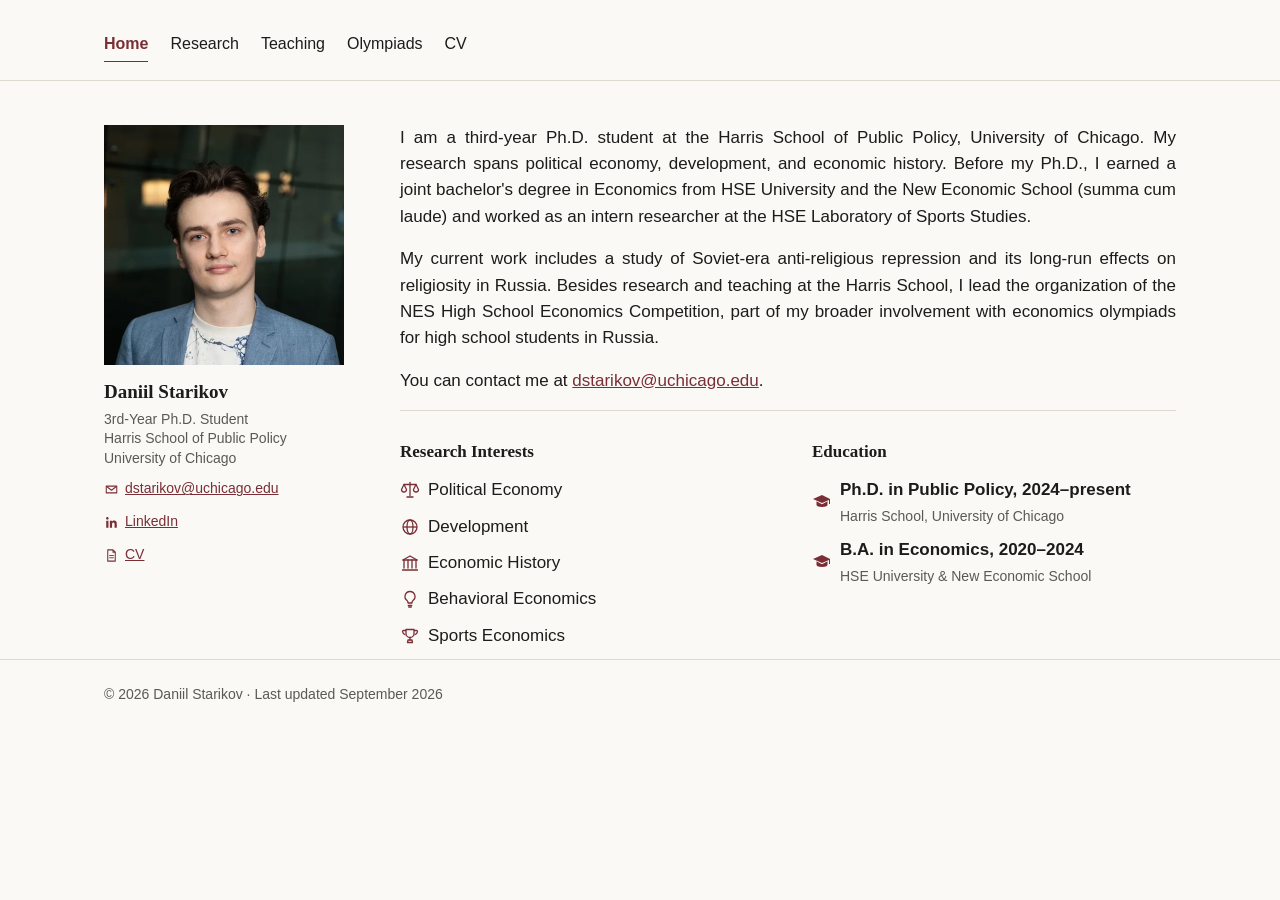
==== index.html @ 8132644c "Initial commit: personal academic website" ====
<!DOCTYPE html>
<html lang="en">
<head>
<meta charset="UTF-8">
<meta name="viewport" content="width=device-width, initial-scale=1">
<title>Daniil Starikov — Ph.D. Student, Harris School of Public Policy</title>
<meta name="description" content="Daniil Starikov is a Ph.D. student at the Harris School of Public Policy, University of Chicago, working on political economy, development, and economic history.">
<link rel="stylesheet" href="style.css">

<!--
  GOOGLE ANALYTICS
  1. Create a free GA4 property at analytics.google.com and copy your
     Measurement ID (looks like G-XXXXXXXXXX).
  2. Uncomment the two <script> tags below and replace G-XXXXXXXXXX.
  3. Repeat this same block, unchanged, in the <head> of every page
     (index.html, research.html, teaching.html, olympiads.html).

  <script async src="https://www.googletagmanager.com/gtag/js?id=G-XXXXXXXXXX"></script>
  <script>
    window.dataLayer = window.dataLayer || [];
    function gtag(){dataLayer.push(arguments);}
    gtag('js', new Date());
    gtag('config', 'G-XXXXXXXXXX');
  </script>
-->
</head>
<body>

<header class="site-header">
  <div class="wrap">
    <nav class="site-nav">
      <a href="index.html" class="active">Home</a>
      <a href="research.html">Research</a>
      <a href="teaching.html">Teaching</a>
      <a href="olympiads.html">Olympiads</a>
      <a href="cv.pdf">CV</a>
    </nav>
  </div>
</header>

<main class="wrap layout home-page">
  <aside class="sidebar">
    <img src="photo.webp" alt="Daniil Starikov" class="avatar">
    <h1 class="sidebar-name">Daniil Starikov</h1>
    <p class="sidebar-role">3rd-Year Ph.D. Student<br>Harris School of Public Policy<br>University of Chicago</p>
    <ul class="sidebar-links">
      <li><a href="mailto:dstarikov@uchicago.edu"><svg class="icon" viewBox="0 0 20 20" fill="none" aria-hidden="true"><path d="M3 5.5h14v9H3z" stroke="currentColor" stroke-width="1.4" stroke-linejoin="round"/><path d="M3.5 6l6.5 5 6.5-5" stroke="currentColor" stroke-width="1.4" stroke-linecap="round" stroke-linejoin="round"/></svg>dstarikov@uchicago.edu</a></li>
      <li><a href="https://www.linkedin.com/in/dstarikov/"><svg class="icon" viewBox="0 0 24 24" fill="currentColor" aria-hidden="true"><path d="M20.447 20.452h-3.554v-5.569c0-1.328-.027-3.037-1.852-3.037-1.853 0-2.136 1.445-2.136 2.939v5.667H9.351V9h3.414v1.561h.046c.477-.9 1.637-1.85 3.37-1.85 3.601 0 4.267 2.37 4.267 5.455v6.286zM5.337 7.433c-1.144 0-2.063-.926-2.063-2.065 0-1.138.92-2.063 2.063-2.063 1.14 0 2.064.925 2.064 2.063 0 1.139-.925 2.065-2.064 2.065zm1.782 13.019H3.555V9h3.564v11.452z"/></svg>LinkedIn</a></li>
      <li><a href="cv.pdf"><svg class="icon" viewBox="0 0 20 20" fill="none" aria-hidden="true"><path d="M5 2.5h7l3 3v12H5z" stroke="currentColor" stroke-width="1.4" stroke-linejoin="round"/><path d="M12 2.5v3h3" stroke="currentColor" stroke-width="1.4" stroke-linejoin="round"/><path d="M7.5 10h5M7.5 13h5" stroke="currentColor" stroke-width="1.2" stroke-linecap="round"/></svg>CV</a></li>
    </ul>
  </aside>

  <div class="content">
    <p>
      I am a third-year Ph.D. student at the Harris School of Public Policy,
      University of Chicago. My research spans political economy, development,
      and economic history. Before my Ph.D., I earned a joint bachelor's degree
      in Economics from HSE University and the New Economic School (summa cum
      laude) and worked as an intern researcher at the HSE Laboratory of
      Sports Studies.
    </p>

    <p>
      My current work includes a study of Soviet-era anti-religious repression
      and its long-run effects on religiosity in Russia. Besides research and
      teaching at the Harris School, I lead the organization of the NES High
      School Economics Competition, part of my broader involvement with
      economics olympiads for high school students in Russia.
    </p>

    <p>
      You can contact me at
      <a href="mailto:dstarikov@uchicago.edu">dstarikov@uchicago.edu</a>.
    </p>

    <div class="two-col">
      <div>
        <h3 class="subheading">Research Interests</h3>
        <ul class="icon-list">
          <li><svg class="icon" viewBox="0 0 20 20" fill="none" stroke="currentColor" stroke-width="1.3" aria-hidden="true"><path d="M10 2.5v13" stroke-linecap="round"/><path d="M4 4.5h12" stroke-linecap="round"/><path d="M4 4.5L1.5 9.5a2.5 2.5 0 0 0 5 0L4 4.5z" stroke-linejoin="round"/><path d="M16 4.5l-2.5 5a2.5 2.5 0 0 0 5 0L16 4.5z" stroke-linejoin="round"/><path d="M7 17h6" stroke-linecap="round"/></svg>Political Economy</li>
          <li><svg class="icon" viewBox="0 0 20 20" fill="none" stroke="currentColor" stroke-width="1.3" aria-hidden="true"><circle cx="10" cy="10" r="7"/><ellipse cx="10" cy="10" rx="3" ry="7"/><path d="M3 10h14"/></svg>Development</li>
          <li><svg class="icon" viewBox="0 0 20 20" fill="none" stroke="currentColor" stroke-width="1.3" aria-hidden="true"><path d="M3 7l7-4 7 4" stroke-linejoin="round" stroke-linecap="round"/><path d="M4 7v8M8 7v8M12 7v8M16 7v8" stroke-linecap="round"/><path d="M2.5 17h15" stroke-linecap="round"/><path d="M3 7h14" stroke-linecap="round"/></svg>Economic History</li>
          <li><svg class="icon" viewBox="0 0 20 20" fill="none" stroke="currentColor" stroke-width="1.3" aria-hidden="true"><path d="M10 2.5a5 5 0 0 0-3 9c.6.5 1 1.2 1 2v.5h4V13.5c0-.8.4-1.5 1-2a5 5 0 0 0-3-9z" stroke-linejoin="round"/><path d="M8.3 16.5h3.4" stroke-linecap="round"/><path d="M8.7 18h2.6" stroke-linecap="round"/></svg>Behavioral Economics</li>
          <li><svg class="icon" viewBox="0 0 20 20" fill="none" stroke="currentColor" stroke-width="1.3" aria-hidden="true"><path d="M6 3.5h8v4a4 4 0 0 1-8 0v-4z" stroke-linejoin="round"/><path d="M6 4.5H3.5a1 1 0 0 0-1 1.2c.3 1.6 1.4 2.8 3 3.1M14 4.5h2.5a1 1 0 0 1 1 1.2c-.3 1.6-1.4 2.8-3 3.1" stroke-linejoin="round"/><path d="M10 11.5v2.5" stroke-linecap="round"/><path d="M8 14h4l.5 2.5h-5L8 14z" stroke-linejoin="round"/></svg>Sports Economics</li>
        </ul>
      </div>
      <div>
        <h3 class="subheading">Education</h3>
        <ul class="icon-list edu-list">
          <li>
            <svg class="icon" viewBox="0 0 20 20" fill="currentColor" aria-hidden="true"><path d="M10 3L1 7l9 4 7-3.1V12h1V7z"/><path d="M4.5 9.2V13c0 1.1 2.5 2 5.5 2s5.5-.9 5.5-2V9.2L10 12.2z"/></svg>
            <div><p class="edu-course">Ph.D. in Public Policy, 2024–present</p><p class="edu-institution">Harris School, University of Chicago</p></div>
          </li>
          <li>
            <svg class="icon" viewBox="0 0 20 20" fill="currentColor" aria-hidden="true"><path d="M10 3L1 7l9 4 7-3.1V12h1V7z"/><path d="M4.5 9.2V13c0 1.1 2.5 2 5.5 2s5.5-.9 5.5-2V9.2L10 12.2z"/></svg>
            <div><p class="edu-course">B.A. in Economics, 2020–2024</p><p class="edu-institution">HSE University &amp; New Economic School</p></div>
          </li>
        </ul>
      </div>
    </div>
  </div>
</main>

<footer class="site-footer">
  <div class="wrap">
    © 2026 Daniil Starikov · Last updated September 2026
  </div>
</footer>

</body>
</html>
---- style.css ----
:root {
  --bg: #faf9f6;
  --text: #1c1c1a;
  --text-secondary: #5a5a54;
  --accent: #7a2e35;
  --rule: #ddd9cf;
  --serif: ui-serif, "Iowan Old Style", "Palatino Linotype", Palatino, Georgia, serif;
  --sans: -apple-system, BlinkMacSystemFont, "Segoe UI", Roboto, "Helvetica Neue", Arial, sans-serif;
}

* { box-sizing: border-box; }

html { -webkit-text-size-adjust: 100%; }

body {
  margin: 0;
  background: var(--bg);
  color: var(--text);
  font-family: var(--sans);
  font-size: 17px;
  line-height: 1.55;
  -webkit-font-smoothing: antialiased;
}

.wrap {
  max-width: 1120px;
  margin: 0 auto;
  padding: 0 24px;
}

main.layout {
  display: flex;
  gap: 56px;
  align-items: flex-start;
}

.sidebar {
  flex: 0 0 240px;
  position: sticky;
  top: 105px;
}

.sidebar .avatar {
  display: block;
  width: 100%;
  height: auto;
  border-radius: 0;
  margin-bottom: 16px;
}

.sidebar-name {
  font-family: var(--serif);
  font-size: 19px;
  font-weight: 600;
  line-height: 1.2;
  margin: 0 0 6px;
}

.sidebar-role {
  font-size: 14px;
  color: var(--text-secondary);
  line-height: 1.4;
  margin: 0 0 10px;
}

.sidebar-links {
  list-style: none;
  padding: 0;
  margin: 0;
  font-size: 14px;
}

.sidebar-links li {
  margin-bottom: 8px;
}

.sidebar-links a {
  display: inline-flex;
  align-items: center;
  gap: 6px;
}

.sidebar-links .icon {
  width: 15px;
  height: 15px;
  flex-shrink: 0;
}

.content {
  flex: 1;
  min-width: 0;
}

@media (max-width: 700px) {
  main.layout {
    flex-direction: column;
    align-items: stretch;
    gap: 28px;
  }

  .sidebar {
    display: none;
  }

  .home-page .sidebar {
    display: block;
    flex: none;
    position: static;
    width: 100%;
    max-width: 240px;
    margin: 0 auto;
    text-align: center;
  }

  .sidebar-links {
    display: flex;
    justify-content: center;
    gap: 16px;
  }

  .sidebar-links li {
    margin-bottom: 0;
  }
}

header.site-header {
  position: sticky;
  top: 0;
  z-index: 10;
  background: var(--bg);
  border-bottom: 1px solid var(--rule);
  padding: 28px 0 18px;
  margin-bottom: 44px;
}

header.site-header .wrap {
  display: flex;
  flex-wrap: wrap;
  align-items: baseline;
  justify-content: space-between;
  gap: 10px 24px;
}

nav.site-nav {
  display: flex;
  gap: 22px;
}

nav.site-nav a {
  color: var(--text);
  text-decoration: none;
  font-size: 16px;
  padding: 4px 0;
}

nav.site-nav a:hover,
nav.site-nav a.active {
  color: var(--accent);
}

nav.site-nav a.active {
  font-weight: 600;
  border-bottom: 1.5px solid var(--accent);
}

main {
  padding-bottom: 64px;
}

h1 {
  font-family: var(--serif);
  font-size: 34px;
  font-weight: 600;
  line-height: 1.2;
  margin: 0 0 6px;
}

h2 {
  font-family: var(--serif);
  font-size: 22px;
  font-weight: 600;
  margin: 44px 0 4px;
  padding-top: 20px;
  border-top: 1px solid var(--rule);
}

h2:first-of-type { border-top: none; padding-top: 0; }

h1 + h2 { margin-top: 20px; }

h1 + p { margin-top: 20px; }

p { margin: 0 0 16px; }

.content p,
.pub-abstract {
  text-align: justify;
  hyphens: auto;
}

a { color: var(--accent); }

a:hover { text-decoration-thickness: 1.5px; }

/* Bibliography-style entries: hanging indent, like a reference list */
.pub-list {
  list-style: none;
  padding: 0;
  margin: 0;
}

.pub-list li {
  padding-left: 1.6em;
  text-indent: -1.6em;
  margin-bottom: 22px;
}

.pub-title {
  font-weight: 600;
}

.pub-meta {
  display: block;
  padding-left: 1.6em;
  text-indent: 0;
  color: var(--text-secondary);
  font-size: 15px;
  margin-top: 2px;
}

.pub-abstract {
  display: block;
  padding-left: 1.6em;
  text-indent: 0;
  margin-top: 6px;
}

.status {
  font-size: 14px;
  color: var(--text-secondary);
  font-style: italic;
}

.entry-list {
  list-style: none;
  padding: 0 0 0 20px;
  margin: 0;
}

.entry-list li {
  margin-bottom: 18px;
}

.entry-title {
  font-weight: 600;
  display: block;
}

.entry-meta {
  color: var(--text-secondary);
  font-size: 15px;
}

.two-col {
  display: flex;
  flex-wrap: wrap;
  gap: 48px;
  margin-top: 12px;
  padding-top: 28px;
  border-top: 1px solid var(--rule);
}

.two-col > div {
  flex: 1;
  min-width: 220px;
}

.subheading {
  font-family: var(--serif);
  font-size: 17px;
  font-weight: 600;
  margin: 0 0 12px;
}

.group-label {
  text-transform: uppercase;
  letter-spacing: 0.06em;
  font-size: 13px;
  font-weight: 600;
  color: var(--text-secondary);
  margin: 28px 0 10px;
}

h2 + .group-label {
  margin-top: 8px;
}

.icon-list {
  list-style: none;
  padding: 0;
  margin: 0;
}

.icon-list li {
  display: flex;
  align-items: center;
  gap: 8px;
  margin-bottom: 10px;
}

.icon-list .icon {
  width: 20px;
  height: 20px;
  flex-shrink: 0;
  color: var(--accent);
}

.edu-course {
  margin: 0;
  font-weight: 600;
}

.edu-institution {
  margin: 2px 0 0;
  color: var(--text-secondary);
  font-size: 14px;
}

.placeholder {
  background: #fff8e6;
  border: 1px solid #eadfb8;
  padding: 2px 6px;
  border-radius: 3px;
  font-size: 0.92em;
}

footer.site-footer {
  border-top: 1px solid var(--rule);
  padding: 24px 0 48px;
  color: var(--text-secondary);
  font-size: 14px;
}

footer.site-footer a { color: var(--text-secondary); }

@media (max-width: 480px) {
  h1 { font-size: 28px; }
  nav.site-nav { gap: 14px; }
  body { font-size: 16px; }
  .two-col { gap: 24px; }
}
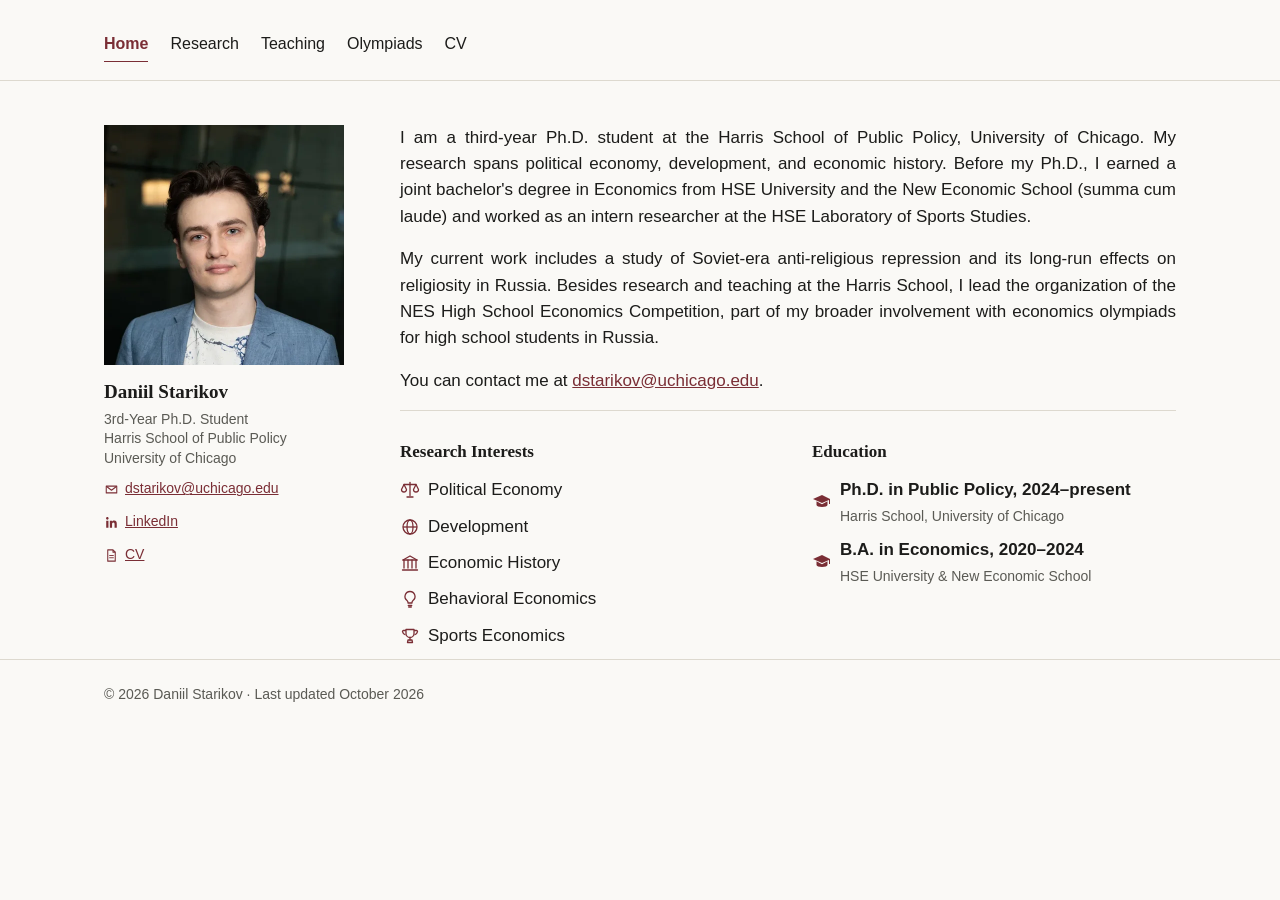
==== commit fd59e628: "Update Soviet repression abstract; bump last-updated date to October 2026 Co-Authored-By: Claude Son" ====
--- a/index.html
+++ b/index.html
@@ -5,24 +5,18 @@
 <meta name="viewport" content="width=device-width, initial-scale=1">
 <title>Daniil Starikov — Ph.D. Student, Harris School of Public Policy</title>
 <meta name="description" content="Daniil Starikov is a Ph.D. student at the Harris School of Public Policy, University of Chicago, working on political economy, development, and economic history.">
-<link rel="stylesheet" href="style.css">
+<link rel="icon" type="image/svg+xml" href="assets/icons/favicon.svg">
+<link rel="icon" type="image/png" href="assets/icons/favicon.png">
+<link rel="apple-touch-icon" href="assets/icons/apple-touch-icon.png">
+<link rel="stylesheet" href="assets/css/style.css">
 
-<!--
-  GOOGLE ANALYTICS
-  1. Create a free GA4 property at analytics.google.com and copy your
-     Measurement ID (looks like G-XXXXXXXXXX).
-  2. Uncomment the two <script> tags below and replace G-XXXXXXXXXX.
-  3. Repeat this same block, unchanged, in the <head> of every page
-     (index.html, research.html, teaching.html, olympiads.html).
-
-  <script async src="https://www.googletagmanager.com/gtag/js?id=G-XXXXXXXXXX"></script>
-  <script>
-    window.dataLayer = window.dataLayer || [];
-    function gtag(){dataLayer.push(arguments);}
-    gtag('js', new Date());
-    gtag('config', 'G-XXXXXXXXXX');
-  </script>
--->
+<script async src="https://www.googletagmanager.com/gtag/js?id=G-F8ZYG67HVC"></script>
+<script>
+  window.dataLayer = window.dataLayer || [];
+  function gtag(){dataLayer.push(arguments);}
+  gtag('js', new Date());
+  gtag('config', 'G-F8ZYG67HVC');
+</script>
 </head>
 <body>
 
@@ -33,20 +27,20 @@
       <a href="research.html">Research</a>
       <a href="teaching.html">Teaching</a>
       <a href="olympiads.html">Olympiads</a>
-      <a href="cv.pdf">CV</a>
+      <a href="assets/pdfs/cv.pdf">CV</a>
     </nav>
   </div>
 </header>
 
 <main class="wrap layout home-page">
   <aside class="sidebar">
-    <img src="photo.webp" alt="Daniil Starikov" class="avatar">
+    <img src="assets/images/photo.webp" alt="Daniil Starikov" class="avatar">
     <h1 class="sidebar-name">Daniil Starikov</h1>
     <p class="sidebar-role">3rd-Year Ph.D. Student<br>Harris School of Public Policy<br>University of Chicago</p>
     <ul class="sidebar-links">
       <li><a href="mailto:dstarikov@uchicago.edu"><svg class="icon" viewBox="0 0 20 20" fill="none" aria-hidden="true"><path d="M3 5.5h14v9H3z" stroke="currentColor" stroke-width="1.4" stroke-linejoin="round"/><path d="M3.5 6l6.5 5 6.5-5" stroke="currentColor" stroke-width="1.4" stroke-linecap="round" stroke-linejoin="round"/></svg>dstarikov@uchicago.edu</a></li>
       <li><a href="https://www.linkedin.com/in/dstarikov/"><svg class="icon" viewBox="0 0 24 24" fill="currentColor" aria-hidden="true"><path d="M20.447 20.452h-3.554v-5.569c0-1.328-.027-3.037-1.852-3.037-1.853 0-2.136 1.445-2.136 2.939v5.667H9.351V9h3.414v1.561h.046c.477-.9 1.637-1.85 3.37-1.85 3.601 0 4.267 2.37 4.267 5.455v6.286zM5.337 7.433c-1.144 0-2.063-.926-2.063-2.065 0-1.138.92-2.063 2.063-2.063 1.14 0 2.064.925 2.064 2.063 0 1.139-.925 2.065-2.064 2.065zm1.782 13.019H3.555V9h3.564v11.452z"/></svg>LinkedIn</a></li>
-      <li><a href="cv.pdf"><svg class="icon" viewBox="0 0 20 20" fill="none" aria-hidden="true"><path d="M5 2.5h7l3 3v12H5z" stroke="currentColor" stroke-width="1.4" stroke-linejoin="round"/><path d="M12 2.5v3h3" stroke="currentColor" stroke-width="1.4" stroke-linejoin="round"/><path d="M7.5 10h5M7.5 13h5" stroke="currentColor" stroke-width="1.2" stroke-linecap="round"/></svg>CV</a></li>
+      <li><a href="assets/pdfs/cv.pdf"><svg class="icon" viewBox="0 0 20 20" fill="none" aria-hidden="true"><path d="M5 2.5h7l3 3v12H5z" stroke="currentColor" stroke-width="1.4" stroke-linejoin="round"/><path d="M12 2.5v3h3" stroke="currentColor" stroke-width="1.4" stroke-linejoin="round"/><path d="M7.5 10h5M7.5 13h5" stroke="currentColor" stroke-width="1.2" stroke-linecap="round"/></svg>CV</a></li>
     </ul>
   </aside>
 
@@ -103,7 +97,7 @@
 
 <footer class="site-footer">
   <div class="wrap">
-    © 2026 Daniil Starikov · Last updated September 2026
+    © 2026 Daniil Starikov · Last updated October 2026
   </div>
 </footer>
 
--- a/assets/css/style.css
+++ b/assets/css/style.css
@@ -0,0 +1,351 @@
+:root {
+  --bg: #faf9f6;
+  --text: #1c1c1a;
+  --text-secondary: #5a5a54;
+  --accent: #7a2e35;
+  --rule: #ddd9cf;
+  --serif: ui-serif, "Iowan Old Style", "Palatino Linotype", Palatino, Georgia, serif;
+  --sans: -apple-system, BlinkMacSystemFont, "Segoe UI", Roboto, "Helvetica Neue", Arial, sans-serif;
+}
+
+* { box-sizing: border-box; }
+
+html { -webkit-text-size-adjust: 100%; }
+
+body {
+  margin: 0;
+  background: var(--bg);
+  color: var(--text);
+  font-family: var(--sans);
+  font-size: 17px;
+  line-height: 1.55;
+  -webkit-font-smoothing: antialiased;
+}
+
+.wrap {
+  max-width: 1120px;
+  margin: 0 auto;
+  padding: 0 24px;
+}
+
+main.layout {
+  display: flex;
+  gap: 56px;
+  align-items: flex-start;
+}
+
+.sidebar {
+  flex: 0 0 240px;
+  position: sticky;
+  top: 105px;
+}
+
+.sidebar .avatar {
+  display: block;
+  width: 100%;
+  height: auto;
+  border-radius: 0;
+  margin-bottom: 16px;
+}
+
+.sidebar-name {
+  font-family: var(--serif);
+  font-size: 19px;
+  font-weight: 600;
+  line-height: 1.2;
+  margin: 0 0 6px;
+}
+
+.sidebar-role {
+  font-size: 14px;
+  color: var(--text-secondary);
+  line-height: 1.4;
+  margin: 0 0 10px;
+}
+
+.sidebar-links {
+  list-style: none;
+  padding: 0;
+  margin: 0;
+  font-size: 14px;
+}
+
+.sidebar-links li {
+  margin-bottom: 8px;
+}
+
+.sidebar-links a {
+  display: inline-flex;
+  align-items: center;
+  gap: 6px;
+}
+
+.sidebar-links .icon {
+  width: 15px;
+  height: 15px;
+  flex-shrink: 0;
+}
+
+.content {
+  flex: 1;
+  min-width: 0;
+}
+
+@media (max-width: 700px) {
+  main.layout {
+    flex-direction: column;
+    align-items: stretch;
+    gap: 28px;
+  }
+
+  .sidebar {
+    display: none;
+  }
+
+  .home-page .sidebar {
+    display: block;
+    flex: none;
+    position: static;
+    width: 100%;
+    max-width: 240px;
+    margin: 0 auto;
+    text-align: center;
+  }
+
+  .sidebar-links {
+    display: flex;
+    justify-content: center;
+    gap: 16px;
+  }
+
+  .sidebar-links li {
+    margin-bottom: 0;
+  }
+}
+
+header.site-header {
+  position: sticky;
+  top: 0;
+  z-index: 10;
+  background: var(--bg);
+  border-bottom: 1px solid var(--rule);
+  padding: 28px 0 18px;
+  margin-bottom: 44px;
+}
+
+header.site-header .wrap {
+  display: flex;
+  flex-wrap: wrap;
+  align-items: baseline;
+  justify-content: space-between;
+  gap: 10px 24px;
+}
+
+nav.site-nav {
+  display: flex;
+  gap: 22px;
+}
+
+nav.site-nav a {
+  color: var(--text);
+  text-decoration: none;
+  font-size: 16px;
+  padding: 4px 0;
+}
+
+nav.site-nav a:hover,
+nav.site-nav a.active {
+  color: var(--accent);
+}
+
+nav.site-nav a.active {
+  font-weight: 600;
+  border-bottom: 1.5px solid var(--accent);
+}
+
+main {
+  padding-bottom: 64px;
+}
+
+h1 {
+  font-family: var(--serif);
+  font-size: 34px;
+  font-weight: 600;
+  line-height: 1.2;
+  margin: 0 0 6px;
+}
+
+h2 {
+  font-family: var(--serif);
+  font-size: 22px;
+  font-weight: 600;
+  margin: 44px 0 4px;
+  padding-top: 20px;
+  border-top: 1px solid var(--rule);
+}
+
+h2:first-of-type { border-top: none; padding-top: 0; }
+
+h1 + h2 { margin-top: 20px; }
+
+h1 + p { margin-top: 20px; }
+
+p { margin: 0 0 16px; }
+
+.content p,
+.pub-abstract {
+  text-align: justify;
+  hyphens: auto;
+}
+
+a { color: var(--accent); }
+
+a:hover { text-decoration-thickness: 1.5px; }
+
+/* Bibliography-style entries: hanging indent, like a reference list */
+.pub-list {
+  list-style: none;
+  padding: 0;
+  margin: 0;
+}
+
+.pub-list li {
+  padding-left: 1.6em;
+  text-indent: -1.6em;
+  margin-bottom: 22px;
+}
+
+.pub-title {
+  font-weight: 600;
+}
+
+.pub-meta {
+  display: block;
+  padding-left: 1.6em;
+  text-indent: 0;
+  color: var(--text-secondary);
+  font-size: 15px;
+  margin-top: 2px;
+}
+
+.pub-abstract {
+  display: block;
+  padding-left: 1.6em;
+  text-indent: 0;
+  margin-top: 6px;
+}
+
+.status {
+  font-size: 14px;
+  color: var(--text-secondary);
+  font-style: italic;
+}
+
+.entry-list {
+  list-style: none;
+  padding: 0 0 0 20px;
+  margin: 0;
+}
+
+.entry-list li {
+  margin-bottom: 18px;
+}
+
+.entry-title {
+  font-weight: 600;
+  display: block;
+}
+
+.entry-meta {
+  color: var(--text-secondary);
+  font-size: 15px;
+}
+
+.two-col {
+  display: flex;
+  flex-wrap: wrap;
+  gap: 48px;
+  margin-top: 12px;
+  padding-top: 28px;
+  border-top: 1px solid var(--rule);
+}
+
+.two-col > div {
+  flex: 1;
+  min-width: 220px;
+}
+
+.subheading {
+  font-family: var(--serif);
+  font-size: 17px;
+  font-weight: 600;
+  margin: 0 0 12px;
+}
+
+.group-label {
+  text-transform: uppercase;
+  letter-spacing: 0.06em;
+  font-size: 13px;
+  font-weight: 600;
+  color: var(--text-secondary);
+  margin: 28px 0 10px;
+}
+
+h2 + .group-label {
+  margin-top: 8px;
+}
+
+.icon-list {
+  list-style: none;
+  padding: 0;
+  margin: 0;
+}
+
+.icon-list li {
+  display: flex;
+  align-items: center;
+  gap: 8px;
+  margin-bottom: 10px;
+}
+
+.icon-list .icon {
+  width: 20px;
+  height: 20px;
+  flex-shrink: 0;
+  color: var(--accent);
+}
+
+.edu-course {
+  margin: 0;
+  font-weight: 600;
+}
+
+.edu-institution {
+  margin: 2px 0 0;
+  color: var(--text-secondary);
+  font-size: 14px;
+}
+
+.placeholder {
+  background: #fff8e6;
+  border: 1px solid #eadfb8;
+  padding: 2px 6px;
+  border-radius: 3px;
+  font-size: 0.92em;
+}
+
+footer.site-footer {
+  border-top: 1px solid var(--rule);
+  padding: 24px 0 48px;
+  color: var(--text-secondary);
+  font-size: 14px;
+}
+
+footer.site-footer a { color: var(--text-secondary); }
+
+@media (max-width: 480px) {
+  h1 { font-size: 28px; }
+  nav.site-nav { gap: 14px; }
+  body { font-size: 16px; }
+  .two-col { gap: 24px; }
+}
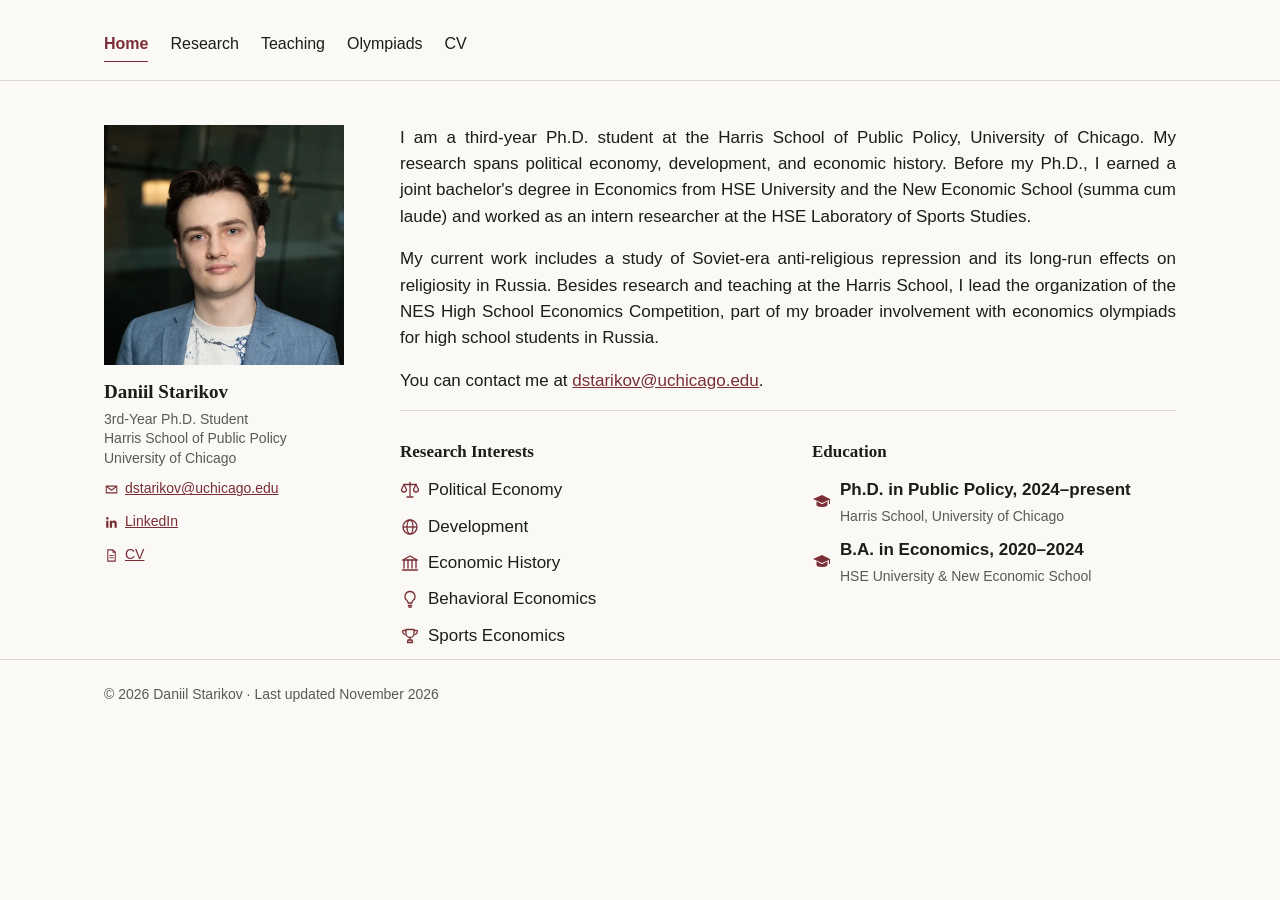
==== commit b67604c6: "Update CV; bump last-updated date to November 2026 Co-Authored-By: Claude Sonnet 5.5 <noreply@anthro" ====
--- a/index.html
+++ b/index.html
@@ -97,7 +97,7 @@
 
 <footer class="site-footer">
   <div class="wrap">
-    © 2026 Daniil Starikov · Last updated October 2026
+    © 2026 Daniil Starikov · Last updated November 2026
   </div>
 </footer>
 
